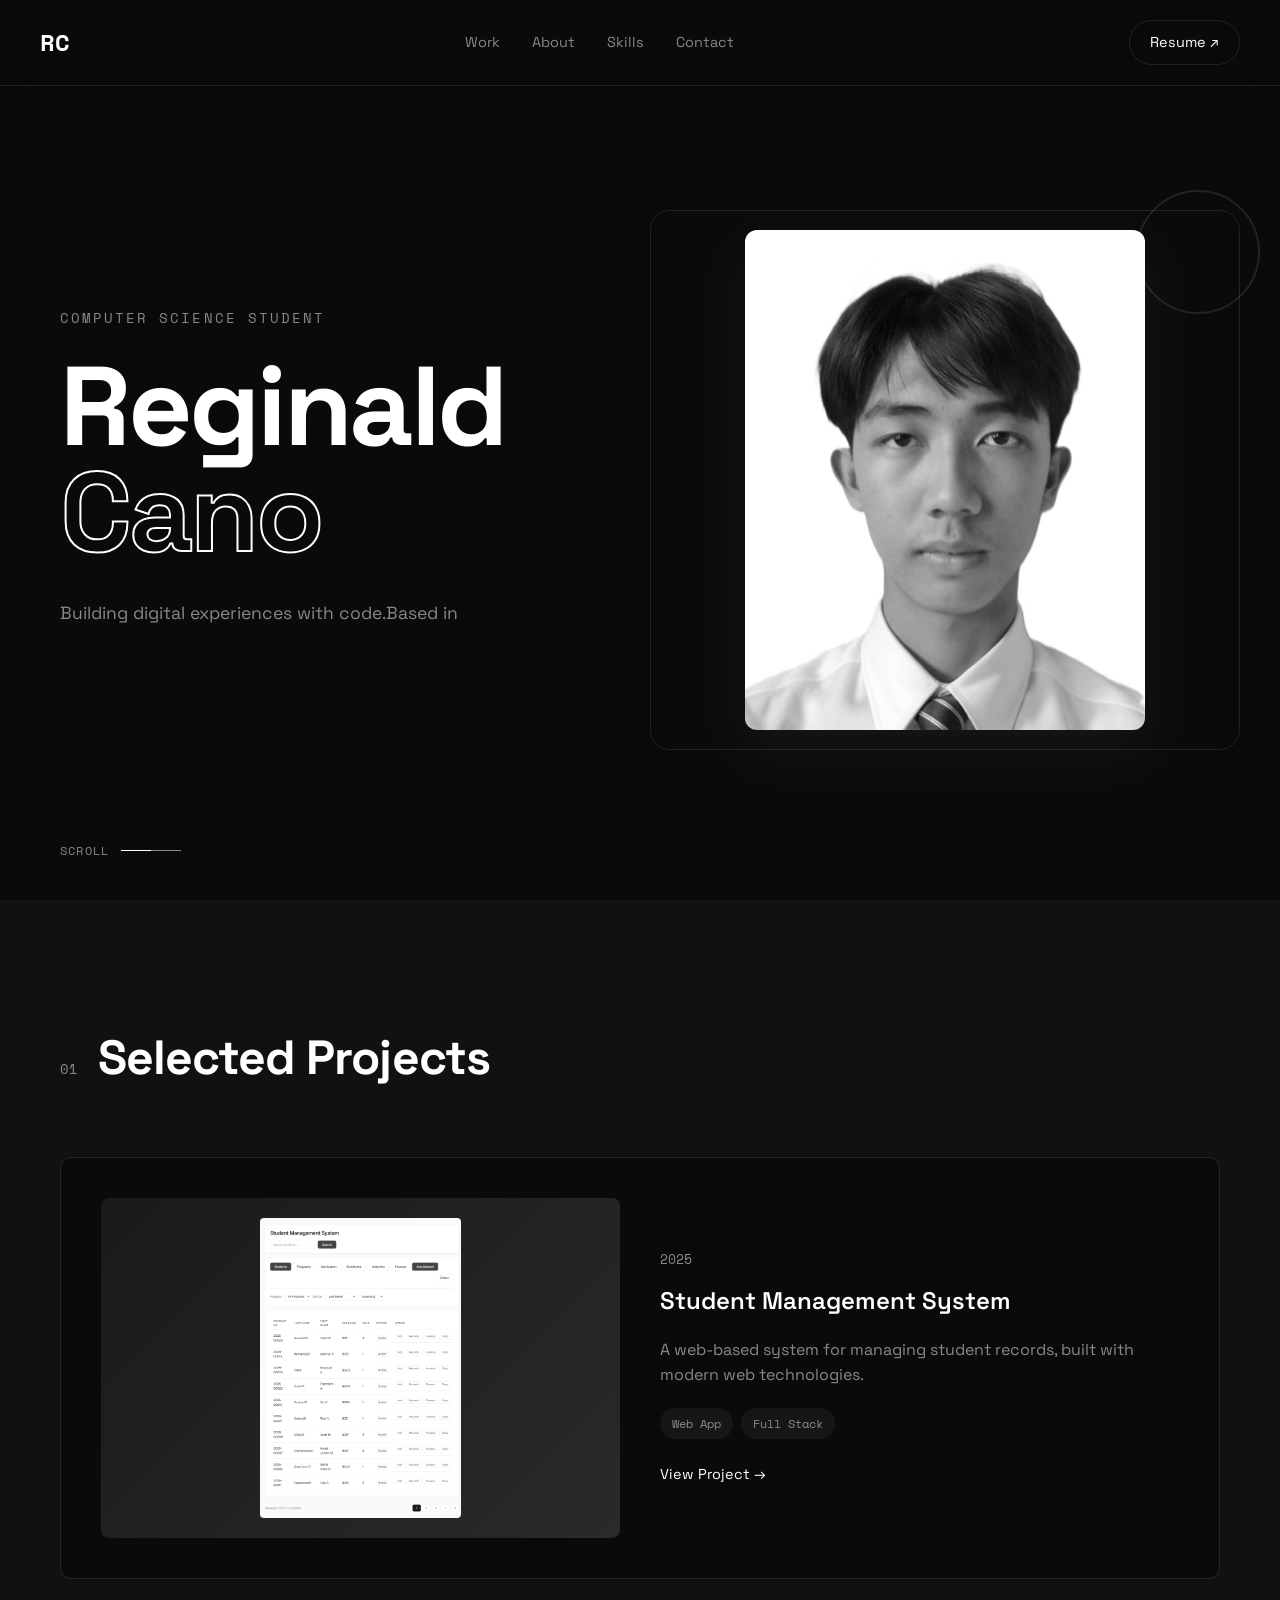
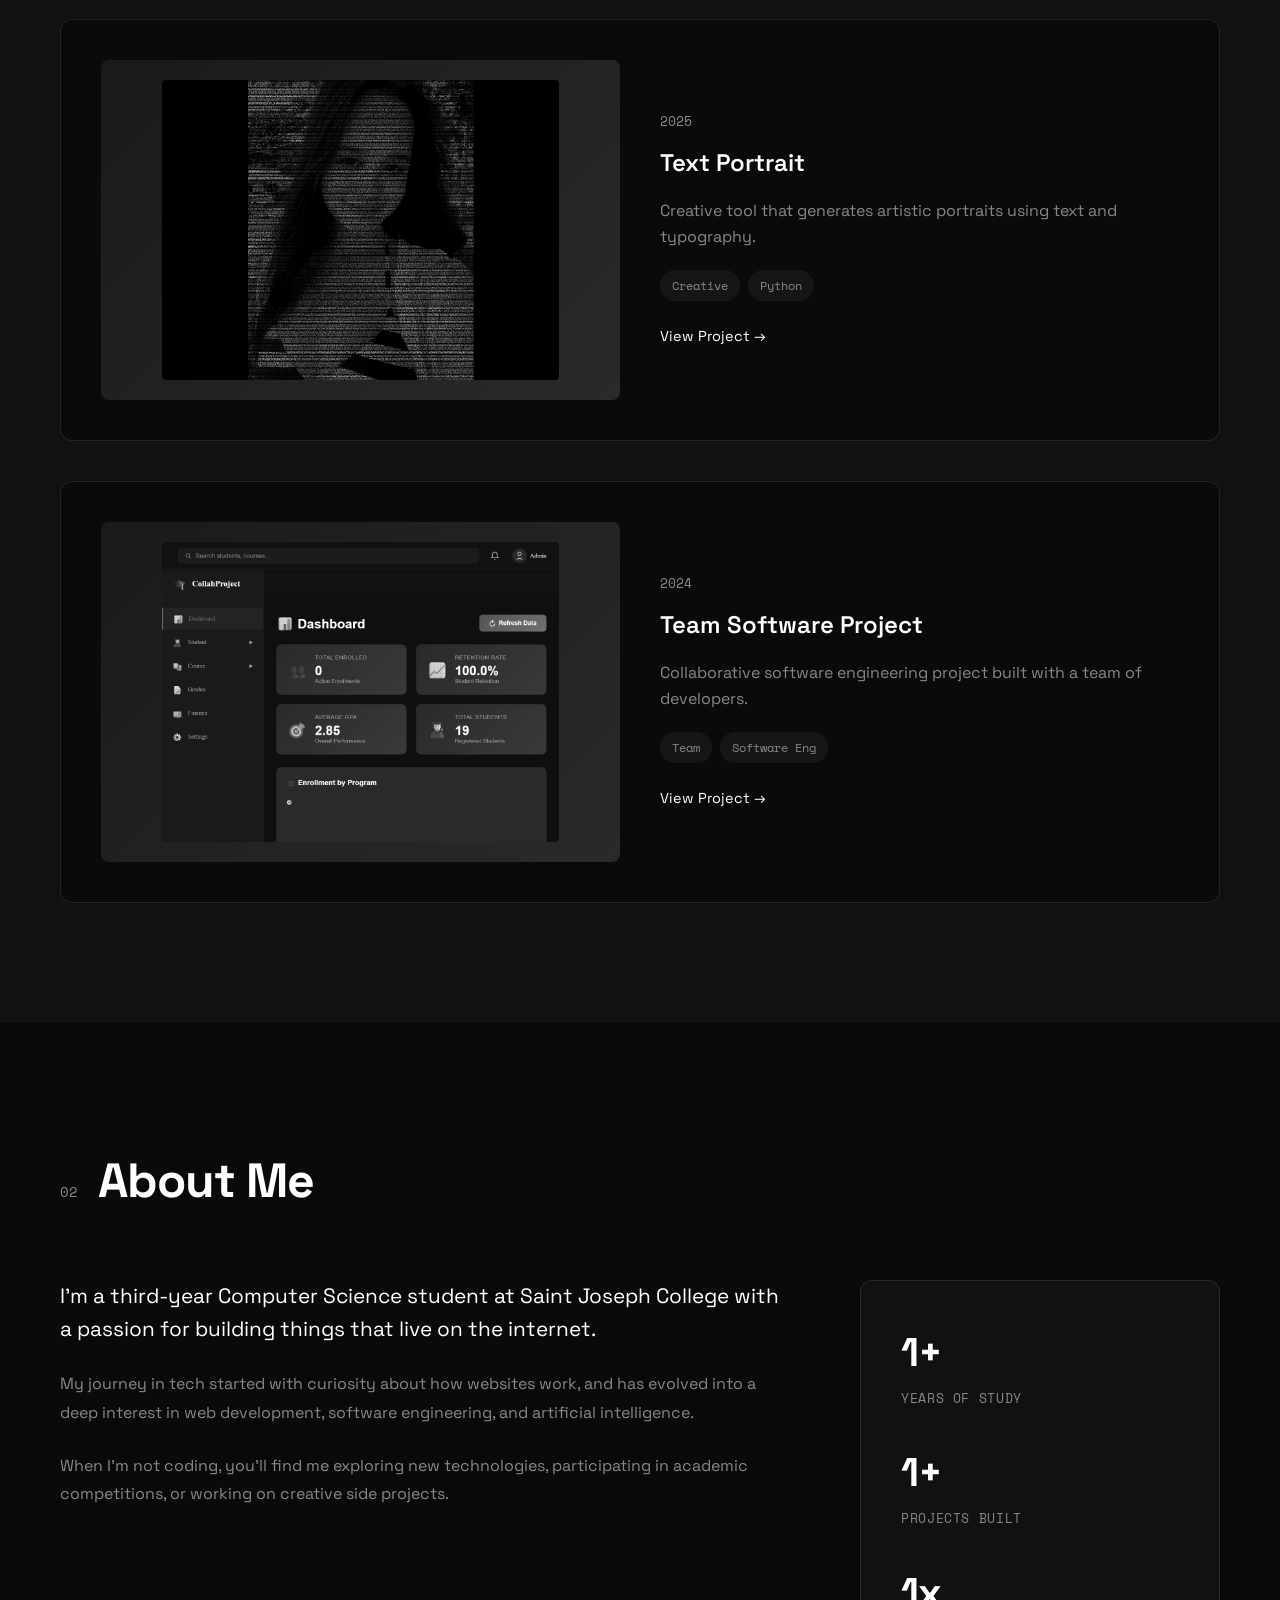
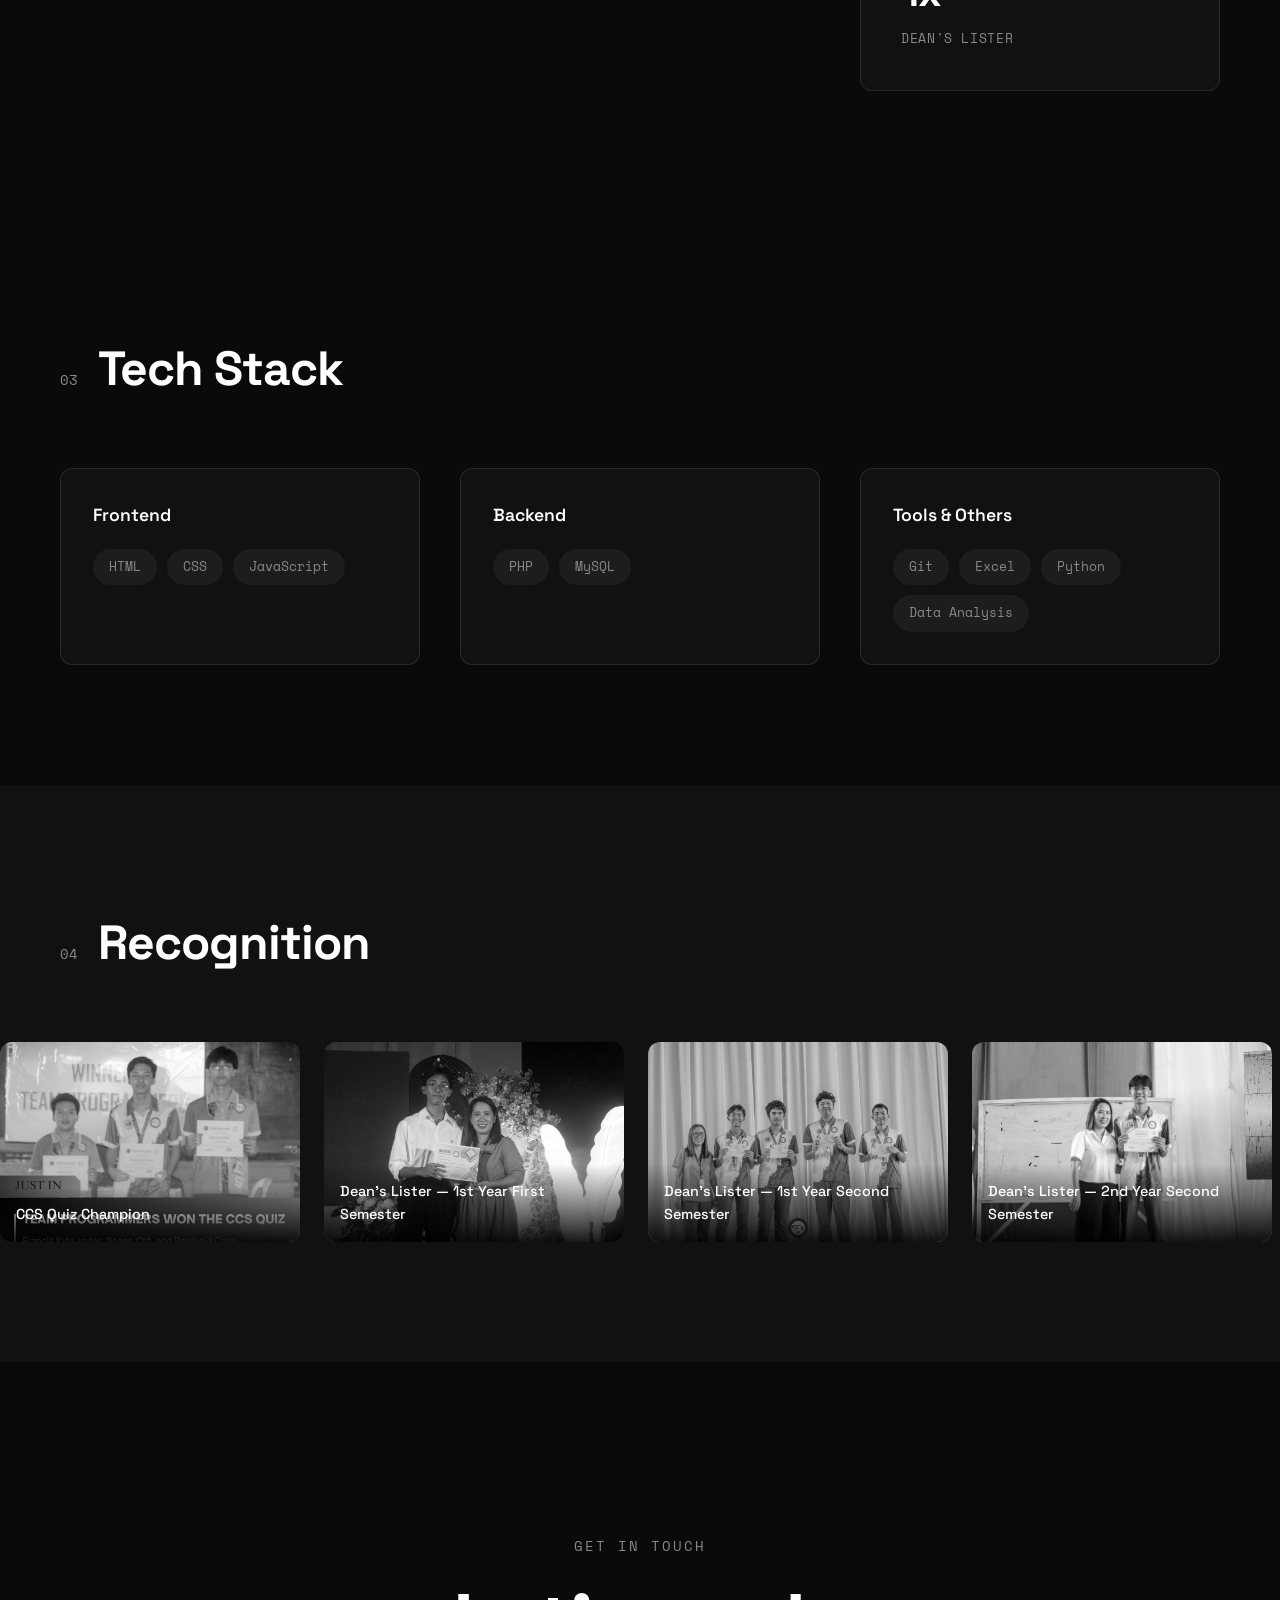
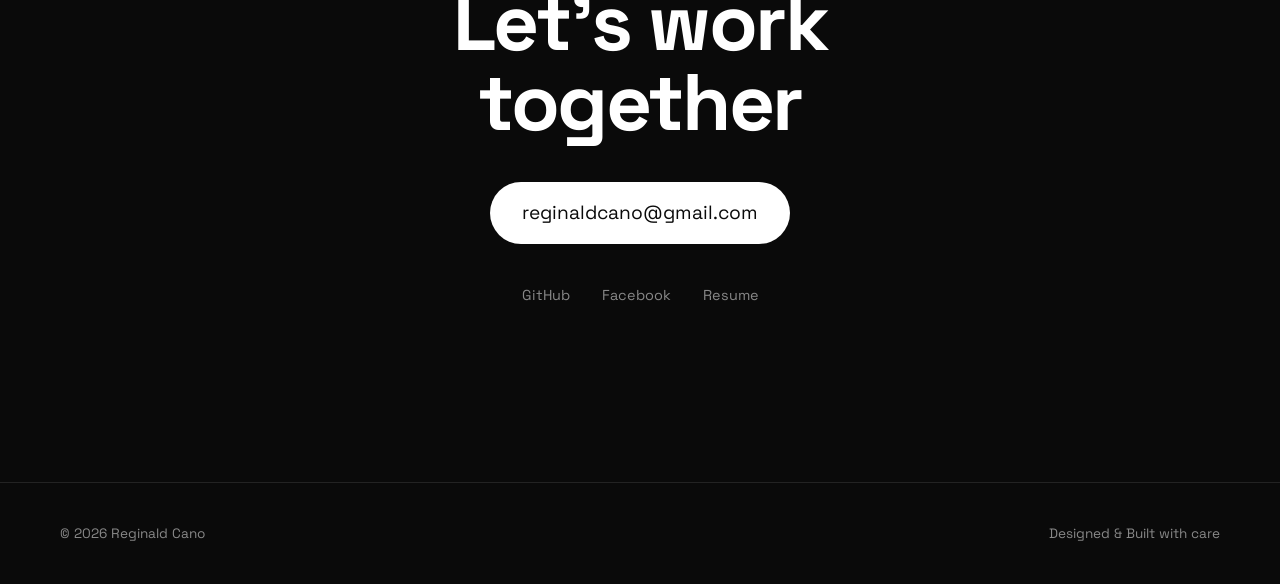
==== index.html @ 0192a6f7 "First commit" ====
<!DOCTYPE html>
<html lang="en">
<head>
    <meta charset="UTF-8">
    <meta name="viewport" content="width=device-width, initial-scale=1.0">
    <title>Reginald Cano — Developer</title>
    <link rel="preconnect" href="https://fonts.googleapis.com">
    <link rel="preconnect" href="https://fonts.gstatic.com" crossorigin>
    <link href="https://fonts.googleapis.com/css2?family=Space+Grotesk:wght@400;500;700&family=Space+Mono:wght@400;700&display=swap" rel="stylesheet">
    <link rel="stylesheet" href="css/styles.css">
    <link rel="icon" href="assets/ico.ico" type="image/x-icon">
    <meta name="description" content="Reginald Cano — Computer Science student and aspiring web developer crafting digital experiences with HTML, CSS, JavaScript, PHP, and more.">
    
    <!-- Open Graph / Social Media -->
    <meta property="og:type" content="website">
    <meta property="og:title" content="Reginald Cano — Developer">
    <meta property="og:description" content="Computer Science student and aspiring web developer crafting digital experiences with code.">
    <meta property="og:image" content="assets/portfolio_profile.jpg">
    <meta name="twitter:card" content="summary_large_image">
</head>
<body>
    <!-- Fixed Navigation -->
    <nav class="nav">
        <a href="#home" class="nav-logo">RC</a>
        <button class="nav-toggle" aria-label="Toggle menu" aria-expanded="false">
            <span></span>
            <span></span>
            <span></span>
        </button>
        <div class="nav-links">
            <a href="#work">Work</a>
            <a href="#about">About</a>
            <a href="#skills">Skills</a>
            <a href="#contact">Contact</a>
        </div>
        <a href="assets/Resume.pdf" target="_blank" class="nav-cta">Resume ↗</a>
    </nav>

    <!-- Hero Section -->
    <section id="home" class="hero">
        <div class="hero-content">
            <p class="hero-label">Computer Science Student</p>
            <h1 class="hero-title">
                <span class="line">Reginald</span>
                <span class="line outline">Cano</span>
            </h1>
            <p class="hero-tagline">Building digital experiences with code.<br>Based in Maasin City, Philippines.</p>
        </div>
        <div class="hero-image">
            <img src="assets/portfolio_profile.jpg" alt="Reginald Cano">
        </div>
        <div class="hero-scroll">
            <span>Scroll</span>
            <div class="scroll-line"></div>
        </div>
    </section>

    <!-- Work Section -->
    <section id="work" class="work">
        <div class="section-header">
            <span class="section-number">01</span>
            <h2>Selected Projects</h2>
        </div>
        <div class="projects-grid">
            <article class="project-card featured">
                <div class="project-image">
                    <img src="assets/student_management_system.png" alt="Student Management System">
                </div>
                <div class="project-info">
                    <span class="project-year">2025</span>
                    <h3>Student Management System</h3>
                    <p>A web-based system for managing student records, built with modern web technologies.</p>
                    <div class="project-tags">
                        <span>Web App</span>
                        <span>Full Stack</span>
                    </div>
                    <a href="https://github.com/Regiiix/Student-Management-System" target="_blank" class="project-link">View Project →</a>
                </div>
            </article>
            <article class="project-card">
                <div class="project-image">
                    <img src="assets/Text-portrait.png" alt="Text Portrait">
                </div>
                <div class="project-info">
                    <span class="project-year">2025</span>
                    <h3>Text Portrait</h3>
                    <p>Creative tool that generates artistic portraits using text and typography.</p>
                    <div class="project-tags">
                        <span>Creative</span>
                        <span>Python</span>
                    </div>
                    <a href="https://github.com/Regiiix/Text-Portrait" target="_blank" class="project-link">View Project →</a>
                </div>
            </article>
            <article class="project-card">
                <div class="project-image">
                    <img src="assets/team_software_project.png" alt="Team Software Project">
                </div>
                <div class="project-info">
                    <span class="project-year">2024</span>
                    <h3>Team Software Project</h3>
                    <p>Collaborative software engineering project built with a team of developers.</p>
                    <div class="project-tags">
                        <span>Team</span>
                        <span>Software Eng</span>
                    </div>
                    <a href="https://github.com/fbasa/soft-eng" target="_blank" class="project-link">View Project →</a>
                </div>
            </article>
        </div>
    </section>

    <!-- About Section -->
    <section id="about" class="about">
        <div class="section-header">
            <span class="section-number">02</span>
            <h2>About Me</h2>
        </div>
        <div class="about-grid">
            <div class="about-text">
                <p class="about-intro">I'm a third-year Computer Science student at Saint Joseph College with a passion for building things that live on the internet.</p>
                <p>My journey in tech started with curiosity about how websites work, and has evolved into a deep interest in web development, software engineering, and artificial intelligence.</p>
                <p>When I'm not coding, you'll find me exploring new technologies, participating in academic competitions, or working on creative side projects.</p>
            </div>
            <div class="about-stats">
                <div class="stat">
                    <span class="stat-number">3+</span>
                    <span class="stat-label">Years of Study</span>
                </div>
                <div class="stat">
                    <span class="stat-number">3+</span>
                    <span class="stat-label">Projects Built</span>
                </div>
                <div class="stat">
                    <span class="stat-number">3x</span>
                    <span class="stat-label">Dean's Lister</span>
                </div>
            </div>
        </div>
    </section>

    <!-- Skills Section -->
    <section id="skills" class="skills">
        <div class="section-header">
            <span class="section-number">03</span>
            <h2>Tech Stack</h2>
        </div>
        <div class="skills-grid">
            <div class="skill-category">
                <h3>Frontend</h3>
                <div class="skill-tags">
                    <span>HTML</span>
                    <span>CSS</span>
                    <span>JavaScript</span>
                </div>
            </div>
            <div class="skill-category">
                <h3>Backend</h3>
                <div class="skill-tags">
                    <span>PHP</span>
                    <span>MySQL</span>
                </div>
            </div>
            <div class="skill-category">
                <h3>Tools & Others</h3>
                <div class="skill-tags">
                    <span>Git</span>
                    <span>Excel</span>
                    <span>Python</span>
                    <span>Data Analysis</span>
                </div>
            </div>
        </div>
    </section>

    <!-- Achievements Section -->
    <section id="achievements" class="achievements">
        <div class="section-header">
            <span class="section-number">04</span>
            <h2>Recognition</h2>
        </div>
        <div class="achievements-marquee">
            <div class="marquee-track">
                <div class="achievement-item">
                    <img src="assets/CCSQUIZCHAMPION.jpg" alt="CCS Quiz Champion" loading="lazy">
                    <span>CCS Quiz Champion</span>
                </div>
                <div class="achievement-item">
                    <img src="assets/DeansListerPhoto(1stYear-FirstSemester).jpg" alt="Dean's Lister" loading="lazy">
                    <span>Dean's Lister — 1st Year First Semester</span>
                </div>
                <div class="achievement-item">
                    <img src="assets/DeansListerPhoto(1stYear-SecondSemester).jpg" alt="Dean's Lister" loading="lazy">
                    <span>Dean's Lister — 1st Year Second Semester</span>
                </div>
                <div class="achievement-item">
                    <img src="assets/DeansListerPhoto(SecondYear-SecondSemester).jpg" alt="Dean's Lister" loading="lazy">
                    <span>Dean's Lister — 2nd Year Second Semester</span>
                </div>
                <div class="achievement-item">
                    <img src="assets/BestinResearchPresenter.jpg" alt="Best in Research Presenter" loading="lazy">
                    <span>Best in Research Presenter (SHS)</span>
                </div>
                <!-- Duplicate for seamless loop -->
                <div class="achievement-item">
                    <img src="assets/CCSQUIZCHAMPION.jpg" alt="CCS Quiz Champion" loading="lazy">
                    <span>CCS Quiz Champion</span>
                </div>
                <div class="achievement-item">
                    <img src="assets/DeansListerPhoto(1stYear-FirstSemester).jpg" alt="Dean's Lister" loading="lazy">
                    <span>Dean's Lister — 1st Year First Semester</span>
                </div>
                <div class="achievement-item">
                    <img src="assets/DeansListerPhoto(1stYear-SecondSemester).jpg" alt="Dean's Lister" loading="lazy">
                    <span>Dean's Lister — 1st Year Second Semester</span>
                </div>
                <div class="achievement-item">
                    <img src="assets/DeansListerPhoto(SecondYear-SecondSemester).jpg" alt="Dean's Lister" loading="lazy">
                    <span>Dean's Lister — 2nd Year Second Semester</span>
                </div>
                <div class="achievement-item">
                    <img src="assets/BestinResearchPresenter.jpg" alt="Best in Research Presenter" loading="lazy">
                    <span>Best in Research Presenter (SHS)</span>
                </div>
            </div>
        </div>
    </section>

    <!-- Contact Section -->
    <section id="contact" class="contact">
        <div class="contact-content">
            <p class="contact-label">Get in Touch</p>
            <h2 class="contact-title">Let's work<br>together</h2>
            <a href="mailto:reginaldcano@gmail.com" class="contact-email">reginaldcano@gmail.com</a>
            <div class="contact-links">
                <a href="https://github.com/Regiiix" target="_blank">GitHub</a>
                <a href="https://www.facebook.com/reginald224/" target="_blank">Facebook</a>
                <a href="assets/Resume.pdf" target="_blank">Resume</a>
            </div>
        </div>
    </section>

    <!-- Footer -->
    <footer class="footer">
        <div class="footer-content">
            <span>© <span id="year"></span> Reginald Cano</span>
            <span>Designed & Built with care</span>
        </div>
    </footer>

    <!-- Image Modal -->
    <div id="image-modal" class="modal" aria-hidden="true">
        <div class="modal-overlay" data-close></div>
        <div class="modal-content">
            <button class="modal-close" data-close>×</button>
            <img id="lightbox-img" src="" alt="">
        </div>
    </div>

    <script src="js/main.js" defer></script>

    <!-- Back to Top Button -->
    <button class="back-to-top" aria-label="Back to top">
        <svg width="24" height="24" viewBox="0 0 24 24" fill="none" stroke="currentColor" stroke-width="2">
            <path d="M18 15l-6-6-6 6"/>
        </svg>
    </button>
</body>
</html>
---- css/styles.css ----
:root {
    --bg: #0a0a0a;
    --bg-secondary: #111;
    --fg: #fff;
    --fg-muted: #888;
    --accent: #fff;
    --border: rgba(255,255,255,0.1);
    --radius: 12px;
    --transition: 0.3s cubic-bezier(0.4, 0, 0.2, 1);
}

* {
    margin: 0;
    padding: 0;
    box-sizing: border-box;
}

html {
    scroll-behavior: smooth;
}

body {
    font-family: 'Space Grotesk', -apple-system, sans-serif;
    background: var(--bg);
    color: var(--fg);
    line-height: 1.6;
    font-size: 16px;
    overflow-x: hidden;
}

a {
    color: inherit;
    text-decoration: none;
}

img {
    max-width: 100%;
    display: block;
}

/* ===== NAVIGATION ===== */
.nav {
    position: fixed;
    top: 0;
    left: 0;
    right: 0;
    z-index: 1000;
    display: flex;
    align-items: center;
    justify-content: space-between;
    padding: 20px 40px;
    background: rgba(10, 10, 10, 0.8);
    backdrop-filter: blur(20px);
    border-bottom: 1px solid var(--border);
}

.nav-logo {
    font-family: 'Space Mono', monospace;
    font-size: 1.5rem;
    font-weight: 700;
    letter-spacing: -0.02em;
}

.nav-links {
    display: flex;
    gap: 32px;
}

.nav-links a {
    font-size: 0.9rem;
    color: var(--fg-muted);
    transition: color var(--transition);
    position: relative;
}

.nav-links a::after {
    content: '';
    position: absolute;
    bottom: -4px;
    left: 0;
    width: 0;
    height: 1px;
    background: var(--fg);
    transition: width var(--transition);
}

.nav-links a:hover {
    color: var(--fg);
}

.nav-links a:hover::after {
    width: 100%;
}

.nav-cta {
    font-size: 0.9rem;
    padding: 10px 20px;
    border: 1px solid var(--border);
    border-radius: 100px;
    transition: all var(--transition);
}

.nav-cta:hover {
    background: var(--fg);
    color: var(--bg);
    border-color: var(--fg);
}

/* Hamburger Toggle */
.nav-toggle {
    display: none;
    flex-direction: column;
    gap: 5px;
    background: none;
    border: none;
    cursor: pointer;
    padding: 5px;
    z-index: 1001;
}

.nav-toggle span {
    width: 24px;
    height: 2px;
    background: var(--fg);
    transition: transform var(--transition), opacity var(--transition);
}

.nav-toggle[aria-expanded="true"] span:nth-child(1) {
    transform: rotate(45deg) translate(5px, 5px);
}

.nav-toggle[aria-expanded="true"] span:nth-child(2) {
    opacity: 0;
}

.nav-toggle[aria-expanded="true"] span:nth-child(3) {
    transform: rotate(-45deg) translate(5px, -5px);
}

/* Active Nav Link */
.nav-links a.active {
    color: var(--fg);
}

.nav-links a.active::after {
    width: 100%;
}

/* ===== HERO SECTION ===== */
.hero {
    min-height: 100vh;
    display: grid;
    grid-template-columns: 1fr 1fr;
    align-items: center;
    padding: 120px 60px 60px;
    position: relative;
    gap: 60px;
}

.hero-content {
    max-width: 600px;
}

.hero-label {
    font-family: 'Space Mono', monospace;
    font-size: 0.85rem;
    color: var(--fg-muted);
    text-transform: uppercase;
    letter-spacing: 0.15em;
    margin-bottom: 24px;
}

.hero-title {
    font-size: clamp(3.5rem, 10vw, 7rem);
    font-weight: 700;
    line-height: 0.95;
    letter-spacing: -0.03em;
    margin-bottom: 32px;
}

.hero-title .line {
    display: block;
}

.hero-title .outline {
    -webkit-text-stroke: 2px var(--fg);
    color: transparent;
}

.hero-tagline {
    font-size: 1.1rem;
    color: var(--fg-muted);
    max-width: 400px;
    line-height: 1.7;
}

.hero-image {
    position: relative;
    display: flex;
    justify-content: center;
}

.hero-image img {
    width: 400px;
    height: 500px;
    object-fit: cover;
    border-radius: var(--radius);
    filter: grayscale(100%);
    transition: filter var(--transition), box-shadow var(--transition);
    animation: float 6s ease-in-out infinite;
    box-shadow: 0 20px 60px rgba(255, 255, 255, 0.05);
}

.hero-image:hover img {
    filter: grayscale(0%);
    box-shadow: 0 30px 80px rgba(255, 255, 255, 0.1);
}

@keyframes float {
    0%, 100% { transform: translateY(0); }
    50% { transform: translateY(-15px); }
}

.hero-image::before {
    content: '';
    position: absolute;
    inset: -20px;
    border: 1px solid var(--border);
    border-radius: calc(var(--radius) + 8px);
    z-index: -1;
    animation: float 6s ease-in-out infinite;
}

.hero-image::after {
    content: '';
    position: absolute;
    width: 120px;
    height: 120px;
    border: 2px solid rgba(255, 255, 255, 0.1);
    border-radius: 50%;
    top: -40px;
    right: -40px;
    z-index: -1;
    animation: rotate 20s linear infinite;
}

@keyframes rotate {
    from { transform: rotate(0deg); }
    to { transform: rotate(360deg); }
}

.hero-scroll {
    position: absolute;
    bottom: 40px;
    left: 60px;
    display: flex;
    align-items: center;
    gap: 12px;
    font-family: 'Space Mono', monospace;
    font-size: 0.75rem;
    text-transform: uppercase;
    letter-spacing: 0.1em;
    color: var(--fg-muted);
}

.scroll-line {
    width: 60px;
    height: 1px;
    background: var(--fg-muted);
    position: relative;
    overflow: hidden;
}

.scroll-line::after {
    content: '';
    position: absolute;
    width: 30px;
    height: 100%;
    background: var(--fg);
    animation: scroll-line 2s ease-in-out infinite;
}

@keyframes scroll-line {
    0%, 100% { transform: translateX(-100%); }
    50% { transform: translateX(200%); }
}

/* ===== SECTIONS ===== */
section {
    padding: 120px 60px;
}

.section-header {
    display: flex;
    align-items: baseline;
    gap: 20px;
    margin-bottom: 60px;
}

.section-number {
    font-family: 'Space Mono', monospace;
    font-size: 0.85rem;
    color: var(--fg-muted);
}

.section-header h2 {
    font-size: clamp(2rem, 5vw, 3rem);
    font-weight: 700;
    letter-spacing: -0.02em;
}

/* ===== WORK SECTION ===== */
.work {
    background: var(--bg-secondary);
}

.projects-grid {
    display: grid;
    gap: 40px;
}

.project-card {
    display: grid;
    grid-template-columns: 1fr 1fr;
    gap: 40px;
    padding: 40px;
    background: var(--bg);
    border-radius: var(--radius);
    border: 1px solid var(--border);
    transition: transform var(--transition), border-color var(--transition);
}

.project-card:hover {
    transform: translateY(-8px);
    border-color: rgba(255,255,255,0.2);
}

.project-image {
    background: linear-gradient(135deg, #1a1a1a 0%, #2a2a2a 100%);
    border-radius: 8px;
    display: flex;
    align-items: center;
    justify-content: center;
    overflow: hidden;
    padding: 20px;
    min-height: 250px;
}

.project-image img {
    max-width: 100%;
    max-height: 300px;
    width: auto;
    height: auto;
    object-fit: contain;
    filter: grayscale(100%);
    transition: filter var(--transition), transform var(--transition);
    border-radius: 4px;
}

.project-card:hover .project-image img {
    filter: grayscale(0%);
    transform: scale(1.05);
}

.project-info {
    display: flex;
    flex-direction: column;
    justify-content: center;
}

.project-year {
    font-family: 'Space Mono', monospace;
    font-size: 0.8rem;
    color: var(--fg-muted);
    margin-bottom: 12px;
}

.project-info h3 {
    font-size: 1.5rem;
    font-weight: 600;
    margin-bottom: 16px;
}

.project-info p {
    color: var(--fg-muted);
    margin-bottom: 20px;
    line-height: 1.6;
}

.project-tags {
    display: flex;
    gap: 8px;
    flex-wrap: wrap;
    margin-bottom: 24px;
}

.project-tags span {
    font-family: 'Space Mono', monospace;
    font-size: 0.75rem;
    padding: 6px 12px;
    background: rgba(255,255,255,0.05);
    border-radius: 100px;
    color: var(--fg-muted);
}

.project-link {
    font-size: 0.9rem;
    color: var(--fg);
    display: inline-flex;
    align-items: center;
    gap: 8px;
    transition: gap var(--transition);
}

.project-link:hover {
    gap: 16px;
}

/* ===== ABOUT SECTION ===== */
.about-grid {
    display: grid;
    grid-template-columns: 2fr 1fr;
    gap: 80px;
    align-items: start;
}

.about-text p {
    margin-bottom: 24px;
    color: var(--fg-muted);
    line-height: 1.8;
}

.about-intro {
    font-size: 1.3rem;
    color: var(--fg) !important;
    line-height: 1.6 !important;
}

.about-stats {
    display: flex;
    flex-direction: column;
    gap: 32px;
    padding: 40px;
    background: var(--bg-secondary);
    border-radius: var(--radius);
    border: 1px solid var(--border);
}

.stat {
    display: flex;
    flex-direction: column;
    gap: 4px;
}

.stat-number {
    font-size: 2.5rem;
    font-weight: 700;
    letter-spacing: -0.02em;
}

.stat-label {
    font-family: 'Space Mono', monospace;
    font-size: 0.8rem;
    color: var(--fg-muted);
    text-transform: uppercase;
    letter-spacing: 0.05em;
}

/* ===== SKILLS SECTION ===== */
.skills {
    background: var(--bg);
}

.skills-grid {
    display: grid;
    grid-template-columns: repeat(3, 1fr);
    gap: 40px;
}

.skill-category {
    padding: 32px;
    background: var(--bg-secondary);
    border-radius: var(--radius);
    border: 1px solid var(--border);
    transition: border-color var(--transition), transform var(--transition);
}

.skill-category:hover {
    border-color: rgba(255,255,255,0.2);
    transform: translateY(-4px);
}

.skill-category h3 {
    font-size: 1.1rem;
    font-weight: 600;
    margin-bottom: 20px;
    color: var(--fg);
}

.skill-tags {
    display: flex;
    flex-wrap: wrap;
    gap: 10px;
}

.skill-tags span {
    font-family: 'Space Mono', monospace;
    font-size: 0.8rem;
    padding: 8px 16px;
    background: rgba(255,255,255,0.05);
    border-radius: 100px;
    color: var(--fg-muted);
    transition: background var(--transition), color var(--transition);
}

.skill-tags span:hover {
    background: var(--fg);
    color: var(--bg);
}

/* ===== ACHIEVEMENTS SECTION ===== */
.achievements {
    background: var(--bg-secondary);
    overflow: hidden;
}

.achievements-marquee {
    overflow: hidden;
    margin: 0 -60px;
}

.marquee-track {
    display: flex;
    gap: 24px;
    animation: marquee 30s linear infinite;
    width: max-content;
}

.achievement-item {
    flex-shrink: 0;
    width: 300px;
    position: relative;
    border-radius: var(--radius);
    overflow: hidden;
    cursor: pointer;
}

.achievement-item img {
    width: 100%;
    height: 200px;
    object-fit: cover;
    filter: grayscale(100%);
    transition: filter var(--transition), transform var(--transition);
}

.achievement-item:hover img {
    filter: grayscale(0%);
    transform: scale(1.05);
}

.achievement-item span {
    position: absolute;
    bottom: 0;
    left: 0;
    right: 0;
    padding: 16px;
    background: linear-gradient(to top, rgba(0,0,0,0.9), transparent);
    font-size: 0.9rem;
    font-weight: 500;
}

@keyframes marquee {
    0% { transform: translateX(0); }
    100% { transform: translateX(-50%); }
}

/* ===== CONTACT SECTION ===== */
.contact {
    min-height: 80vh;
    display: flex;
    align-items: center;
    justify-content: center;
    text-align: center;
}

.contact-content {
    max-width: 600px;
}

.contact-label {
    font-family: 'Space Mono', monospace;
    font-size: 0.85rem;
    color: var(--fg-muted);
    text-transform: uppercase;
    letter-spacing: 0.15em;
    margin-bottom: 24px;
}

.contact-title {
    font-size: clamp(3rem, 8vw, 5rem);
    font-weight: 700;
    line-height: 1;
    letter-spacing: -0.03em;
    margin-bottom: 40px;
}

.contact-email {
    display: inline-block;
    font-size: 1.2rem;
    padding: 16px 32px;
    background: var(--fg);
    color: var(--bg);
    border-radius: 100px;
    margin-bottom: 40px;
    transition: transform var(--transition), box-shadow var(--transition);
}

.contact-email:hover {
    transform: translateY(-4px);
    box-shadow: 0 20px 40px rgba(255,255,255,0.1);
}

.contact-links {
    display: flex;
    justify-content: center;
    gap: 32px;
}

.contact-links a {
    font-size: 0.9rem;
    color: var(--fg-muted);
    transition: color var(--transition);
}

.contact-links a:hover {
    color: var(--fg);
}

/* ===== FOOTER ===== */
.footer {
    padding: 40px 60px;
    border-top: 1px solid var(--border);
}

.footer-content {
    display: flex;
    justify-content: space-between;
    align-items: center;
    font-size: 0.85rem;
    color: var(--fg-muted);
}

/* ===== MODAL ===== */
.modal {
    position: fixed;
    inset: 0;
    z-index: 2000;
    display: none;
    align-items: center;
    justify-content: center;
}

.modal.open {
    display: flex;
}

.modal-overlay {
    position: absolute;
    inset: 0;
    background: rgba(0,0,0,0.9);
}

.modal-content {
    position: relative;
    max-width: 90%;
    max-height: 90%;
}

.modal-close {
    position: absolute;
    top: -40px;
    right: 0;
    background: none;
    border: none;
    color: var(--fg);
    font-size: 2rem;
    cursor: pointer;
}

.modal-content img {
    max-width: 100%;
    max-height: 80vh;
    border-radius: var(--radius);
}

/* ===== RESPONSIVE ===== */
@media (max-width: 1024px) {
    .hero {
        grid-template-columns: 1fr;
        text-align: center;
        padding: 120px 40px 80px;
        gap: 40px;
    }
    
    .hero-content {
        max-width: 100%;
    }
    
    .hero-tagline {
        margin: 0 auto;
    }
    
    .hero-image img {
        width: 300px;
        height: 380px;
    }
    
    .hero-scroll {
        left: 50%;
        transform: translateX(-50%);
    }
    
    .project-card {
        grid-template-columns: 1fr;
    }
    
    .about-grid {
        grid-template-columns: 1fr;
        gap: 40px;
    }
    
    .skills-grid {
        grid-template-columns: 1fr;
    }
}

@media (max-width: 768px) {
    .nav {
        padding: 16px 24px;
    }
    
    .nav-toggle {
        display: flex;
        order: 3;
    }
    
    .nav-links {
        position: fixed;
        top: 0;
        right: -100%;
        width: 70%;
        max-width: 300px;
        height: 100vh;
        background: var(--bg);
        flex-direction: column;
        justify-content: center;
        align-items: center;
        gap: 32px;
        transition: right var(--transition);
        border-left: 1px solid var(--border);
    }
    
    .nav-links.open {
        right: 0;
    }
    
    .nav-cta {
        display: none;
    }
    
    section {
        padding: 80px 24px;
    }
    
    .hero {
        padding: 100px 24px 60px;
    }
    
    .hero-title {
        font-size: 3rem;
    }
    
    .hero-title .outline {
        -webkit-text-stroke: 1px var(--fg);
    }
    
    .project-card {
        padding: 24px;
    }
    
    .about-stats {
        flex-direction: row;
        flex-wrap: wrap;
    }
    
    .stat {
        flex: 1;
        min-width: 100px;
    }
    
    .contact-title {
        font-size: 2.5rem;
    }
    
    .footer-content {
        flex-direction: column;
        gap: 16px;
        text-align: center;
    }
}

/* ===== ANIMATIONS ===== */
.fade-in {
    opacity: 0;
    transform: translateY(30px);
    transition: opacity 0.6s ease, transform 0.6s ease;
}

.fade-in.visible {
    opacity: 1;
    transform: translateY(0);
}

/* Count-up animation */
.stat-number {
    display: inline-block;
}

.stat-number.counting {
    animation: pulse 0.1s ease-in-out;
}

@keyframes pulse {
    0%, 100% { transform: scale(1); }
    50% { transform: scale(1.05); }
}

/* Back to Top Button */
.back-to-top {
    position: fixed;
    bottom: 40px;
    right: 40px;
    width: 50px;
    height: 50px;
    background: var(--fg);
    color: var(--bg);
    border: none;
    border-radius: 50%;
    cursor: pointer;
    display: flex;
    align-items: center;
    justify-content: center;
    opacity: 0;
    visibility: hidden;
    transform: translateY(20px);
    transition: all var(--transition);
    z-index: 900;
}

.back-to-top.visible {
    opacity: 1;
    visibility: visible;
    transform: translateY(0);
}

.back-to-top:hover {
    transform: translateY(-4px);
    box-shadow: 0 10px 30px rgba(255,255,255,0.2);
}

/* Page Load Animation */
.page-loader {
    position: fixed;
    inset: 0;
    background: var(--bg);
    z-index: 9999;
    display: flex;
    align-items: center;
    justify-content: center;
    transition: opacity 0.5s ease, visibility 0.5s ease;
}

.page-loader.hidden {
    opacity: 0;
    visibility: hidden;
}

.page-loader .loader-text {
    font-family: 'Space Mono', monospace;
    font-size: 1.5rem;
    animation: blink 1s ease-in-out infinite;
}

@keyframes blink {
    0%, 100% { opacity: 1; }
    50% { opacity: 0.3; }
}

/* Typed cursor */
.typed-cursor {
    animation: cursor-blink 0.7s infinite;
}

@keyframes cursor-blink {
    0%, 100% { opacity: 1; }
    50% { opacity: 0; }
}
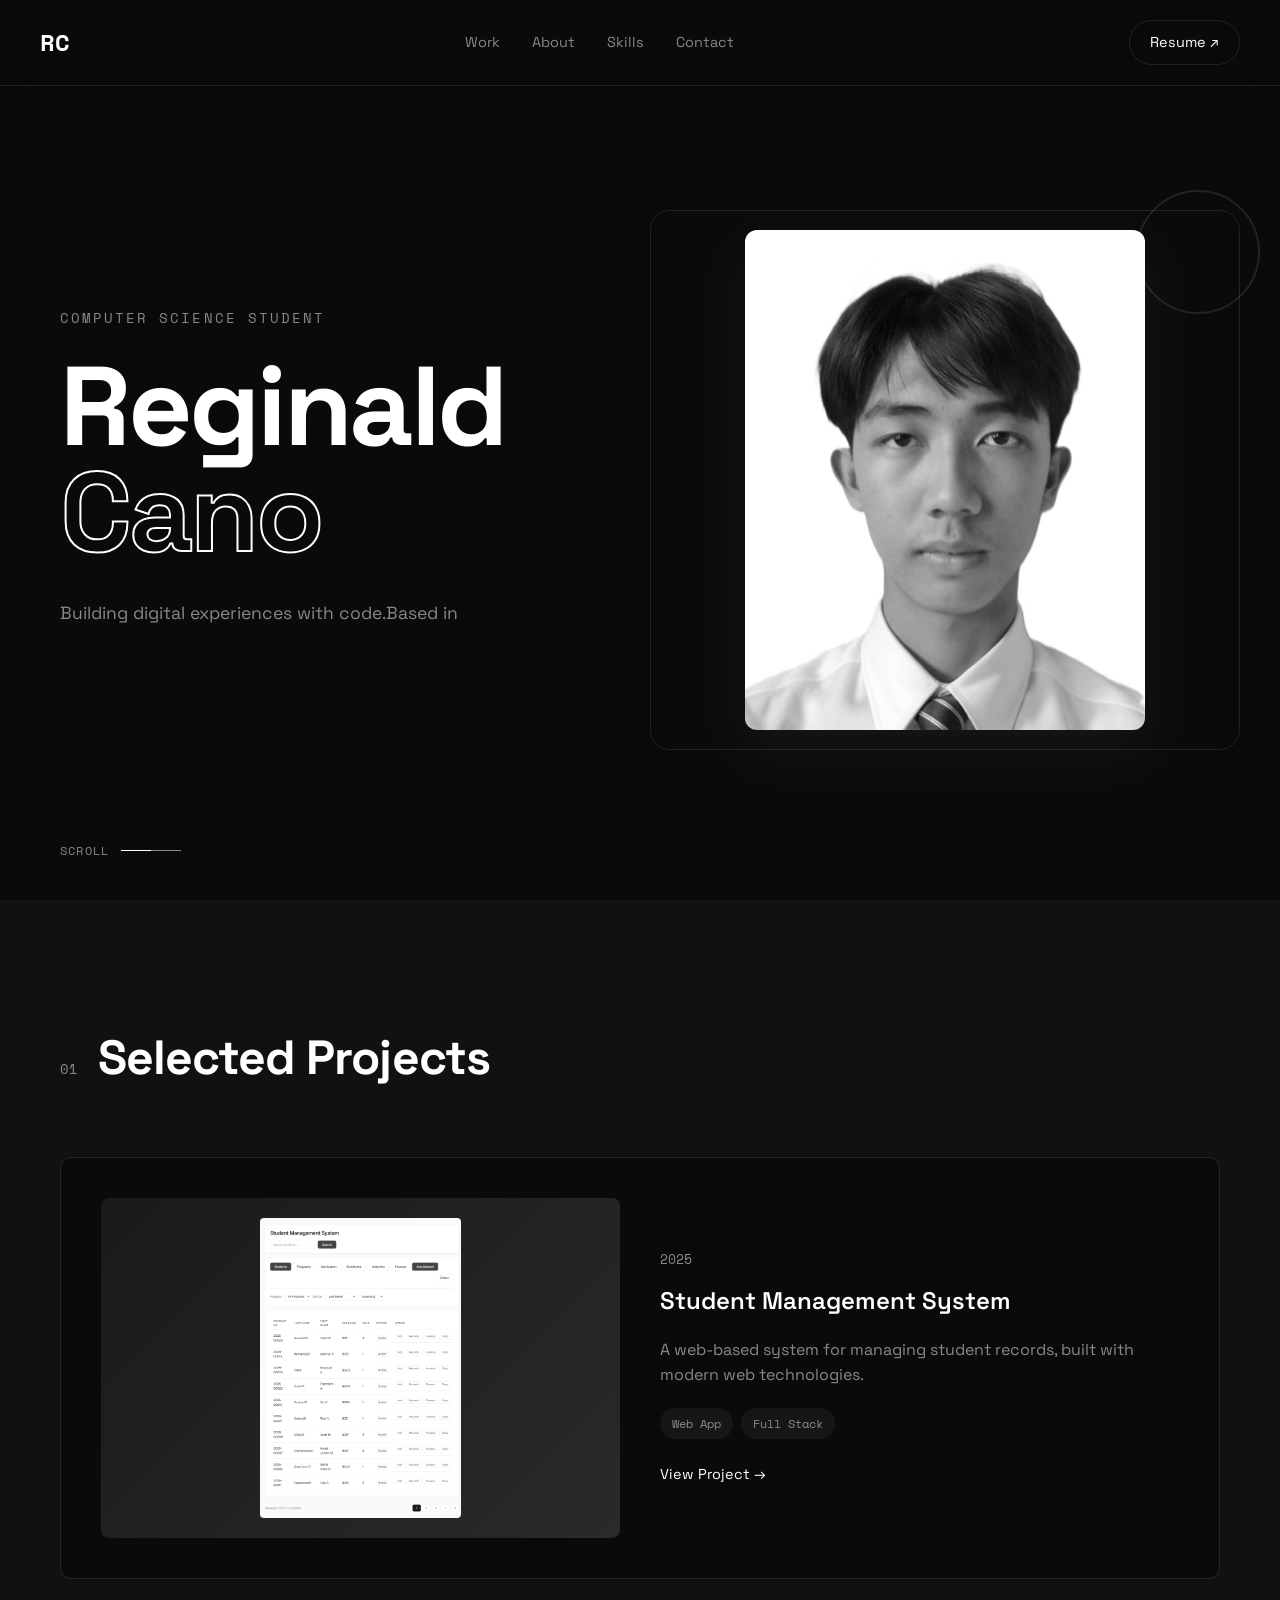
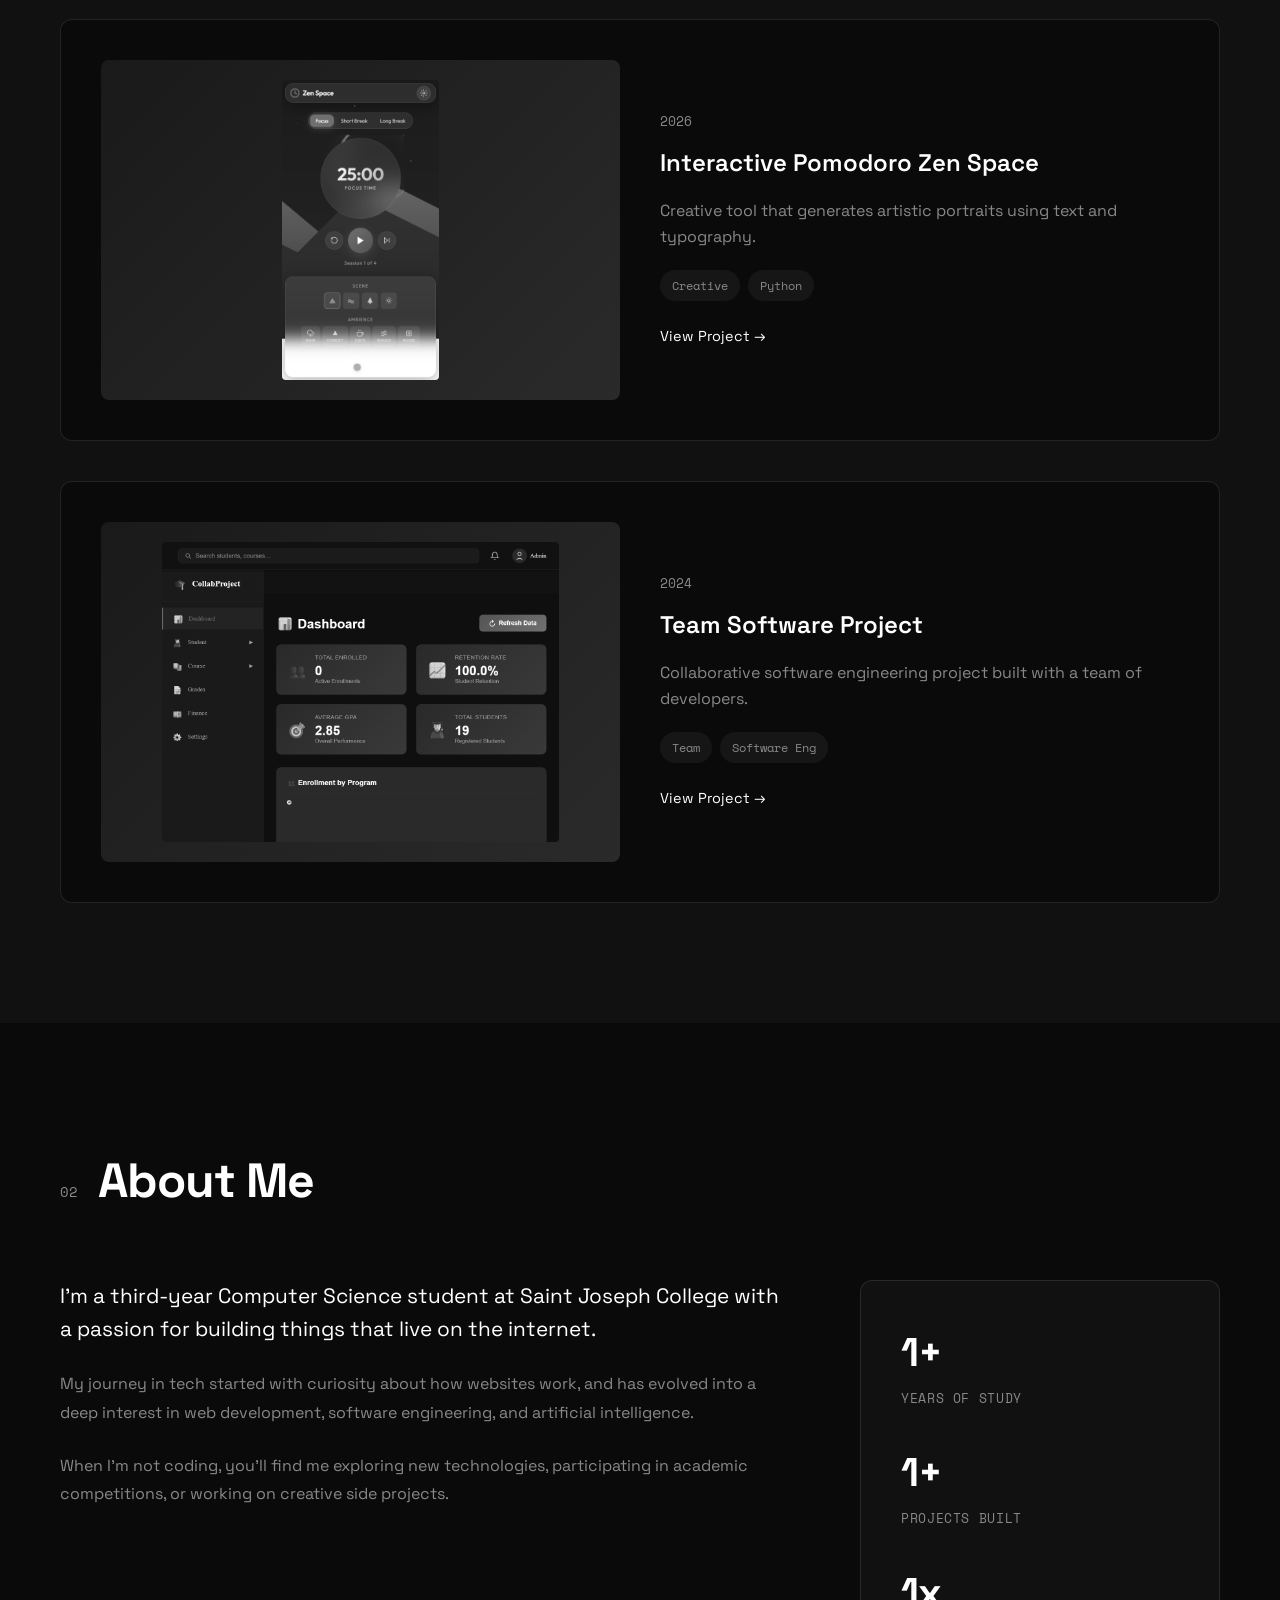
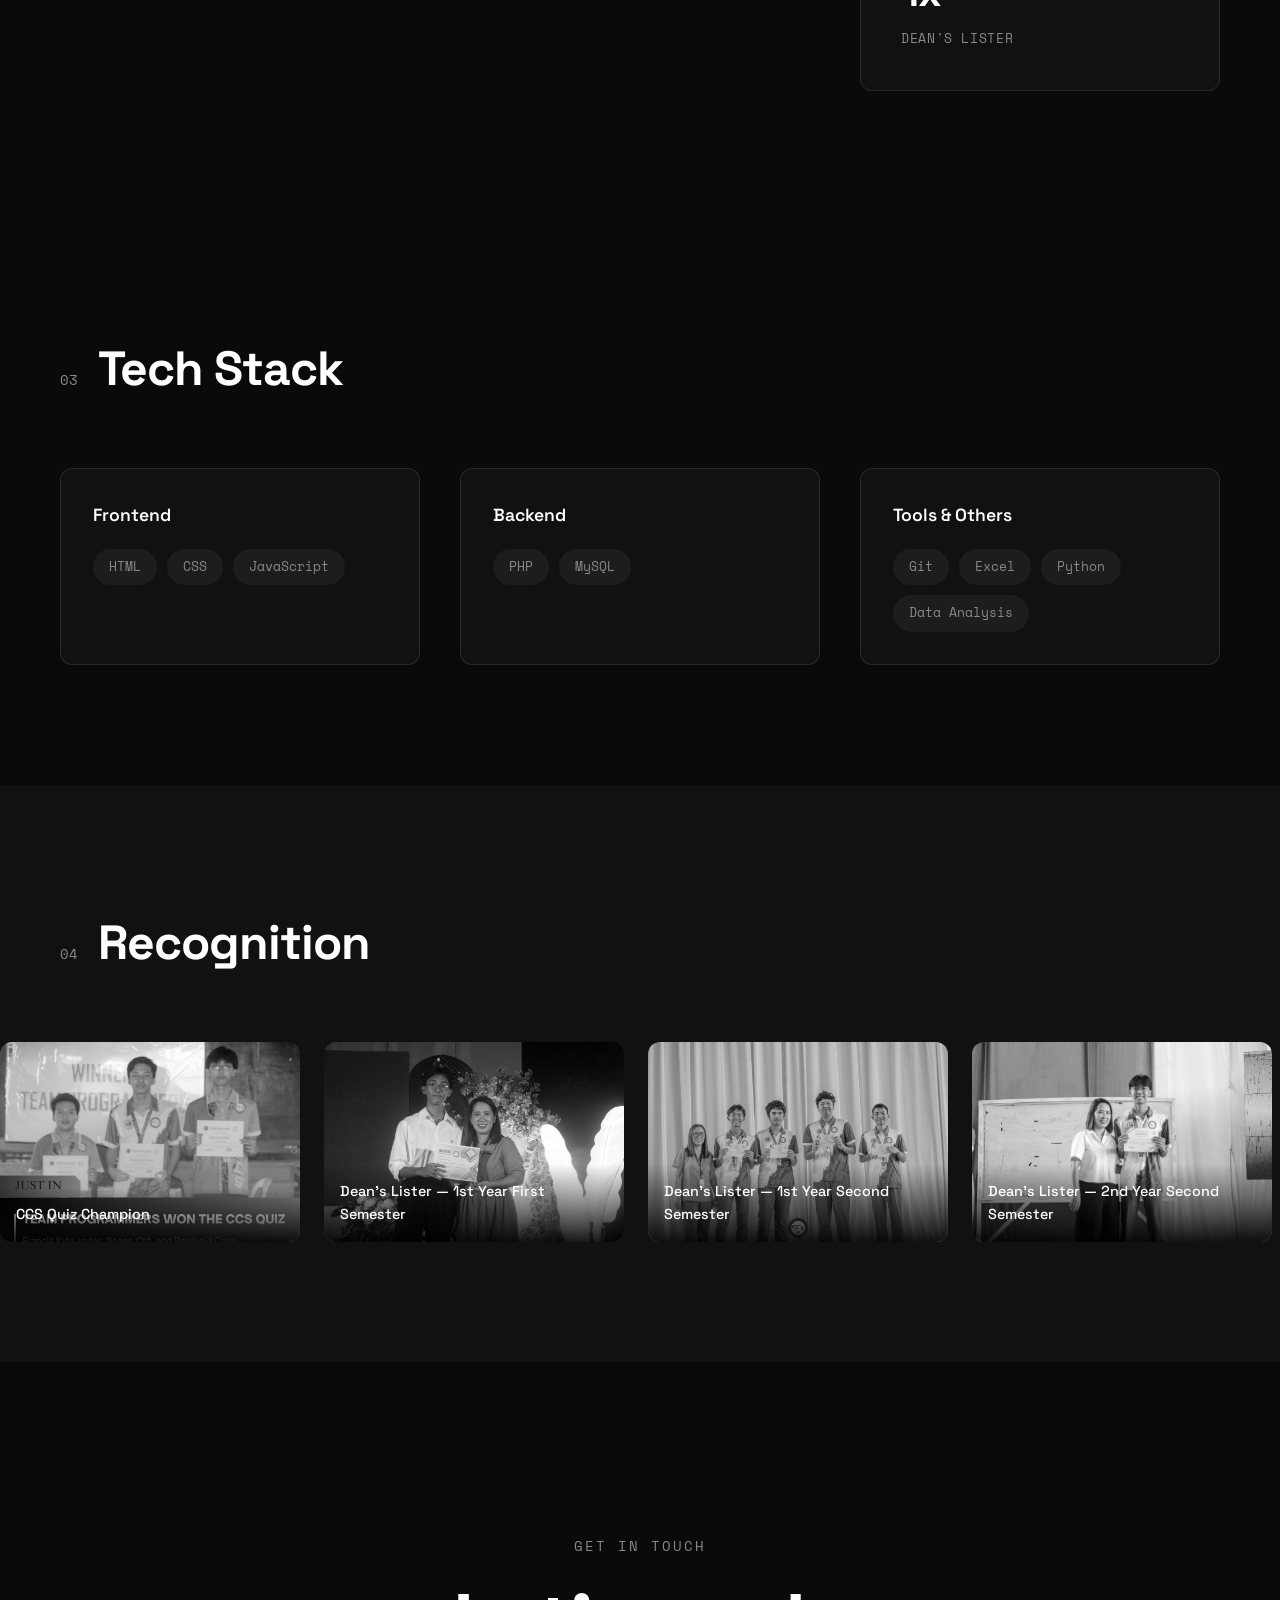
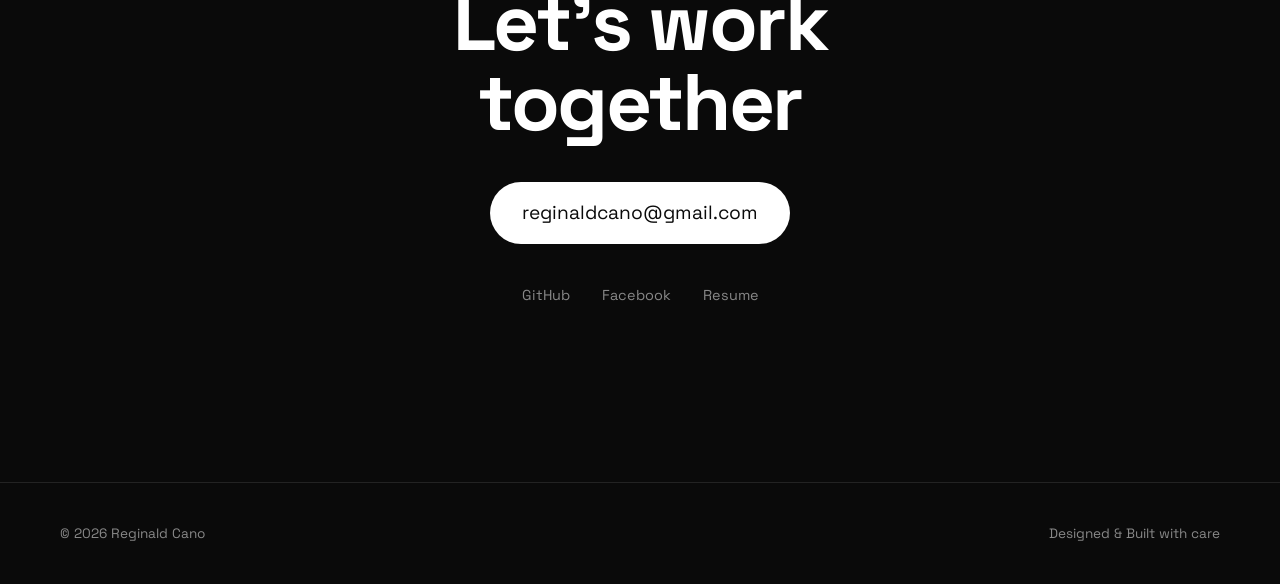
==== commit a4d8902a: "Replace Text-Portrait with Zen Space" ====
--- a/index.html
+++ b/index.html
@@ -79,17 +79,17 @@
             </article>
             <article class="project-card">
                 <div class="project-image">
-                    <img src="assets/Text-portrait.png" alt="Text Portrait">
+                    <img src="assets/Interactive-Pomodoro-Zen-Space_.png" alt="Interactive Pomodoro Zen Space">
                 </div>
                 <div class="project-info">
-                    <span class="project-year">2025</span>
-                    <h3>Text Portrait</h3>
+                    <span class="project-year">2026</span>
+                    <h3>Interactive Pomodoro Zen Space</h3>
                     <p>Creative tool that generates artistic portraits using text and typography.</p>
                     <div class="project-tags">
                         <span>Creative</span>
                         <span>Python</span>
                     </div>
-                    <a href="https://github.com/Regiiix/Text-Portrait" target="_blank" class="project-link">View Project →</a>
+                    <a href="https://regiiix.github.io/Interactive-Pomodoro-Zen-Space/" target="_blank" class="project-link">View Project →</a>
                 </div>
             </article>
             <article class="project-card">
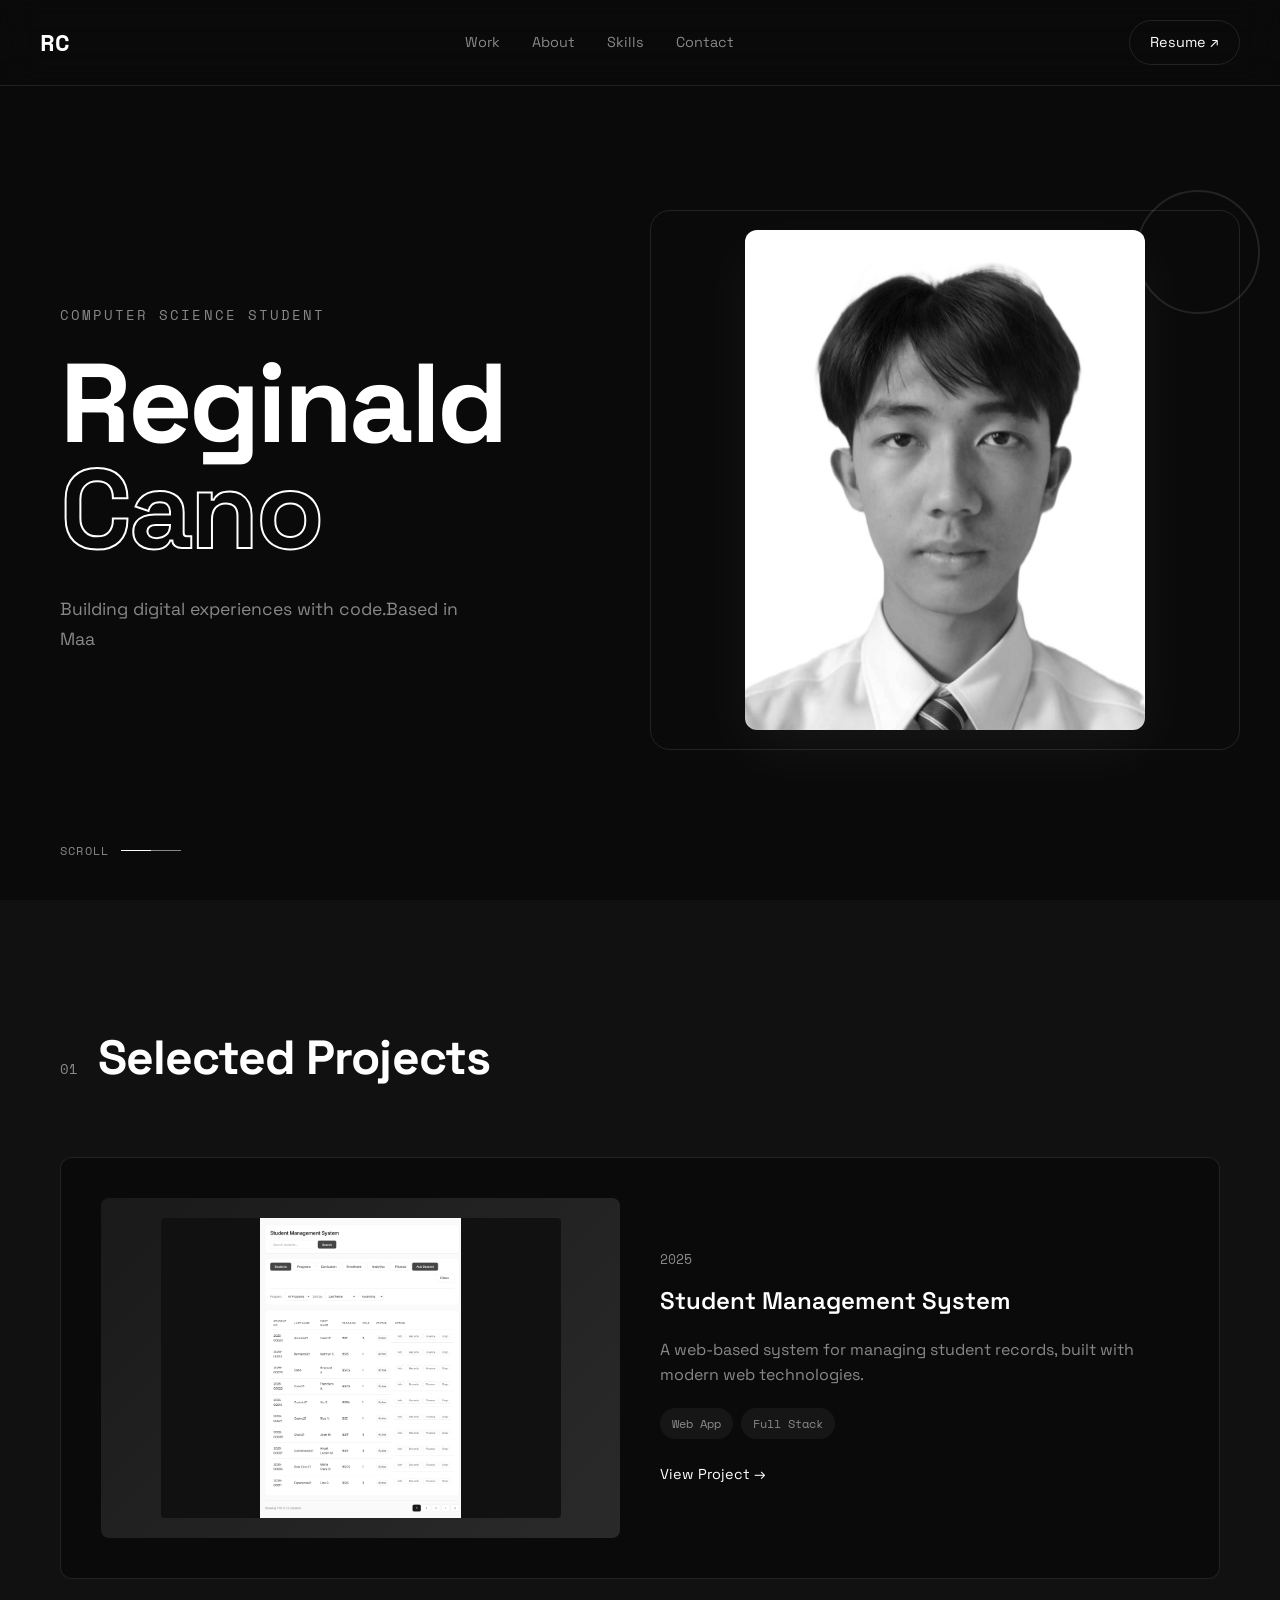
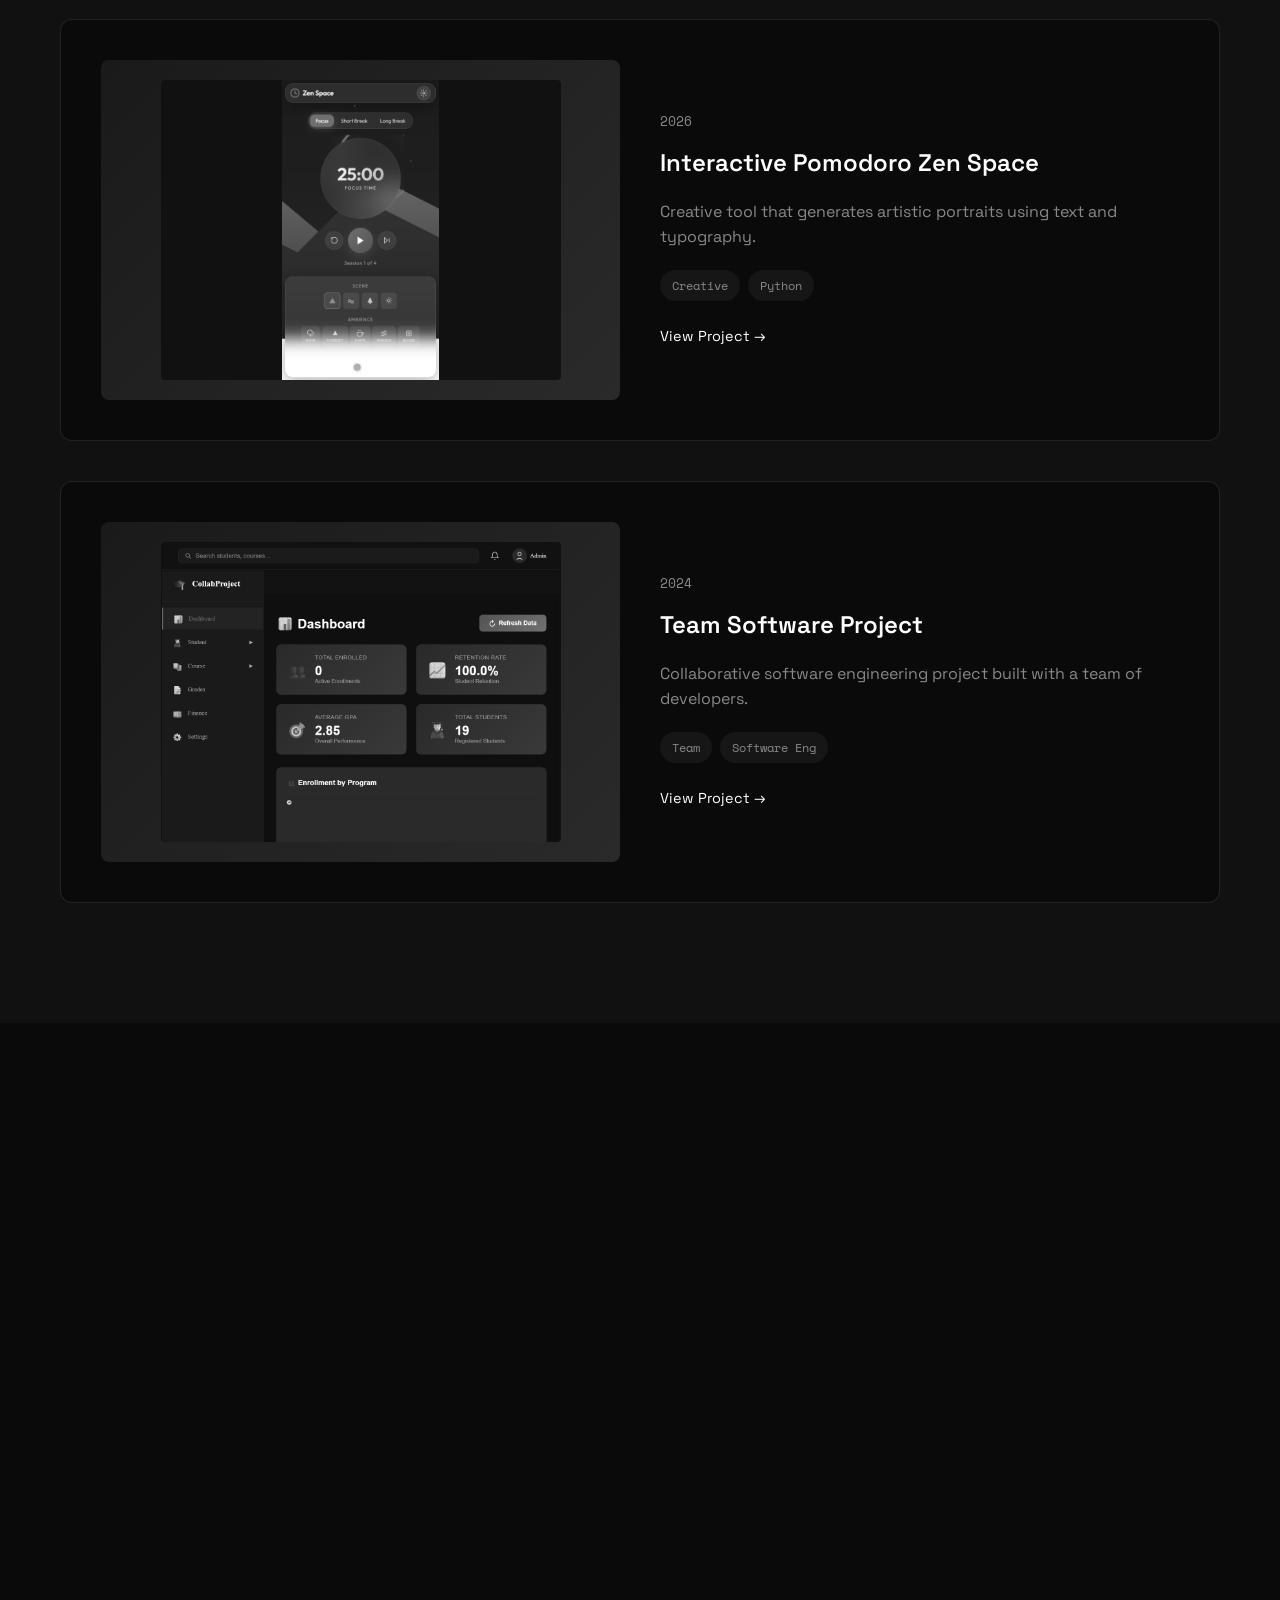
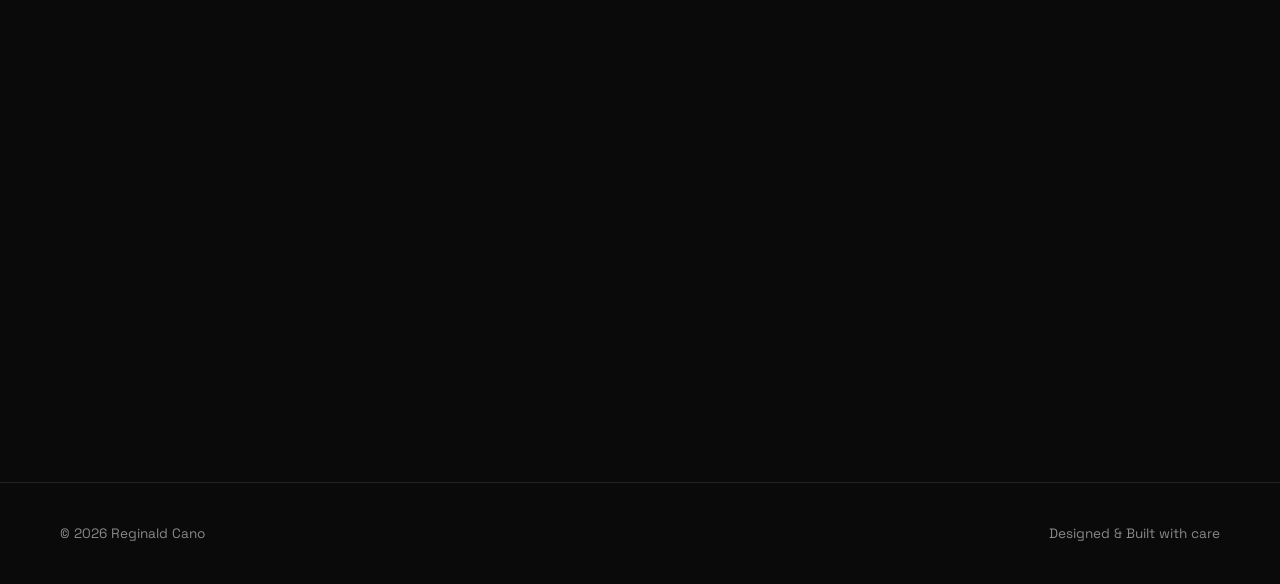
==== commit 4958e326: "Upgraded Mobile Responsiveness" ====
--- a/index.html
+++ b/index.html
@@ -4,9 +4,21 @@
     <meta charset="UTF-8">
     <meta name="viewport" content="width=device-width, initial-scale=1.0">
     <title>Reginald Cano — Developer</title>
+    
+    <!-- DNS Prefetch & Preconnect for faster resource discovery -->
+    <link rel="dns-prefetch" href="https://fonts.googleapis.com">
+    <link rel="dns-prefetch" href="https://fonts.gstatic.com">
     <link rel="preconnect" href="https://fonts.googleapis.com">
     <link rel="preconnect" href="https://fonts.gstatic.com" crossorigin>
+    
+    <!-- Preload LCP image for faster Largest Contentful Paint -->
+    <link rel="preload" as="image" href="assets/portfolio_profile.jpg" fetchpriority="high">
+    
+    <!-- Preload critical fonts -->
+    <link rel="preload" as="style" href="https://fonts.googleapis.com/css2?family=Space+Grotesk:wght@400;500;700&family=Space+Mono:wght@400;700&display=swap">
     <link href="https://fonts.googleapis.com/css2?family=Space+Grotesk:wght@400;500;700&family=Space+Mono:wght@400;700&display=swap" rel="stylesheet">
+    
+    <!-- Main stylesheet -->
     <link rel="stylesheet" href="css/styles.css">
     <link rel="icon" href="assets/ico.ico" type="image/x-icon">
     <meta name="description" content="Reginald Cano — Computer Science student and aspiring web developer crafting digital experiences with HTML, CSS, JavaScript, PHP, and more.">
@@ -36,6 +48,7 @@
         <a href="assets/Resume.pdf" target="_blank" class="nav-cta">Resume ↗</a>
     </nav>
 
+    <main>
     <!-- Hero Section -->
     <section id="home" class="hero">
         <div class="hero-content">
@@ -47,7 +60,8 @@
             <p class="hero-tagline">Building digital experiences with code.<br>Based in Maasin City, Philippines.</p>
         </div>
         <div class="hero-image">
-            <img src="assets/portfolio_profile.jpg" alt="Reginald Cano">
+            <!-- LCP element: high priority, no lazy loading -->
+            <img src="assets/portfolio_profile.jpg" alt="Reginald Cano" width="400" height="500" fetchpriority="high" decoding="async">
         </div>
         <div class="hero-scroll">
             <span>Scroll</span>
@@ -64,7 +78,7 @@
         <div class="projects-grid">
             <article class="project-card featured">
                 <div class="project-image">
-                    <img src="assets/student_management_system.png" alt="Student Management System">
+                    <img src="assets/student_management_system.png" alt="Student Management System" width="400" height="300" loading="lazy" decoding="async">
                 </div>
                 <div class="project-info">
                     <span class="project-year">2025</span>
@@ -79,7 +93,7 @@
             </article>
             <article class="project-card">
                 <div class="project-image">
-                    <img src="assets/Interactive-Pomodoro-Zen-Space_.png" alt="Interactive Pomodoro Zen Space">
+                    <img src="assets/Interactive-Pomodoro-Zen-Space_.png" alt="Interactive Pomodoro Zen Space" width="400" height="300" loading="lazy" decoding="async">
                 </div>
                 <div class="project-info">
                     <span class="project-year">2026</span>
@@ -94,7 +108,7 @@
             </article>
             <article class="project-card">
                 <div class="project-image">
-                    <img src="assets/team_software_project.png" alt="Team Software Project">
+                    <img src="assets/team_software_project.png" alt="Team Software Project" width="400" height="300" loading="lazy" decoding="async">
                 </div>
                 <div class="project-info">
                     <span class="project-year">2024</span>
@@ -182,44 +196,44 @@
         <div class="achievements-marquee">
             <div class="marquee-track">
                 <div class="achievement-item">
-                    <img src="assets/CCSQUIZCHAMPION.jpg" alt="CCS Quiz Champion" loading="lazy">
+                    <img src="assets/CCSQUIZCHAMPION.jpg" alt="CCS Quiz Champion" width="300" height="200" loading="lazy" decoding="async">
                     <span>CCS Quiz Champion</span>
                 </div>
                 <div class="achievement-item">
-                    <img src="assets/DeansListerPhoto(1stYear-FirstSemester).jpg" alt="Dean's Lister" loading="lazy">
+                    <img src="assets/DeansListerPhoto(1stYear-FirstSemester).jpg" alt="Dean's Lister" width="300" height="200" loading="lazy" decoding="async">
                     <span>Dean's Lister — 1st Year First Semester</span>
                 </div>
                 <div class="achievement-item">
-                    <img src="assets/DeansListerPhoto(1stYear-SecondSemester).jpg" alt="Dean's Lister" loading="lazy">
+                    <img src="assets/DeansListerPhoto(1stYear-SecondSemester).jpg" alt="Dean's Lister" width="300" height="200" loading="lazy" decoding="async">
                     <span>Dean's Lister — 1st Year Second Semester</span>
                 </div>
                 <div class="achievement-item">
-                    <img src="assets/DeansListerPhoto(SecondYear-SecondSemester).jpg" alt="Dean's Lister" loading="lazy">
+                    <img src="assets/DeansListerPhoto(SecondYear-SecondSemester).jpg" alt="Dean's Lister" width="300" height="200" loading="lazy" decoding="async">
                     <span>Dean's Lister — 2nd Year Second Semester</span>
                 </div>
                 <div class="achievement-item">
-                    <img src="assets/BestinResearchPresenter.jpg" alt="Best in Research Presenter" loading="lazy">
+                    <img src="assets/BestinResearchPresenter.jpg" alt="Best in Research Presenter" width="300" height="200" loading="lazy" decoding="async">
                     <span>Best in Research Presenter (SHS)</span>
                 </div>
                 <!-- Duplicate for seamless loop -->
                 <div class="achievement-item">
-                    <img src="assets/CCSQUIZCHAMPION.jpg" alt="CCS Quiz Champion" loading="lazy">
+                    <img src="assets/CCSQUIZCHAMPION.jpg" alt="CCS Quiz Champion" width="300" height="200" loading="lazy" decoding="async">
                     <span>CCS Quiz Champion</span>
                 </div>
                 <div class="achievement-item">
-                    <img src="assets/DeansListerPhoto(1stYear-FirstSemester).jpg" alt="Dean's Lister" loading="lazy">
+                    <img src="assets/DeansListerPhoto(1stYear-FirstSemester).jpg" alt="Dean's Lister" width="300" height="200" loading="lazy" decoding="async">
                     <span>Dean's Lister — 1st Year First Semester</span>
                 </div>
                 <div class="achievement-item">
-                    <img src="assets/DeansListerPhoto(1stYear-SecondSemester).jpg" alt="Dean's Lister" loading="lazy">
+                    <img src="assets/DeansListerPhoto(1stYear-SecondSemester).jpg" alt="Dean's Lister" width="300" height="200" loading="lazy" decoding="async">
                     <span>Dean's Lister — 1st Year Second Semester</span>
                 </div>
                 <div class="achievement-item">
-                    <img src="assets/DeansListerPhoto(SecondYear-SecondSemester).jpg" alt="Dean's Lister" loading="lazy">
+                    <img src="assets/DeansListerPhoto(SecondYear-SecondSemester).jpg" alt="Dean's Lister" width="300" height="200" loading="lazy" decoding="async">
                     <span>Dean's Lister — 2nd Year Second Semester</span>
                 </div>
                 <div class="achievement-item">
-                    <img src="assets/BestinResearchPresenter.jpg" alt="Best in Research Presenter" loading="lazy">
+                    <img src="assets/BestinResearchPresenter.jpg" alt="Best in Research Presenter" width="300" height="200" loading="lazy" decoding="async">
                     <span>Best in Research Presenter (SHS)</span>
                 </div>
             </div>
@@ -239,6 +253,7 @@
             </div>
         </div>
     </section>
+    </main>
 
     <!-- Footer -->
     <footer class="footer">
--- a/css/styles.css
+++ b/css/styles.css
@@ -905,3 +905,57 @@
     0%, 100% { opacity: 1; }
     50% { opacity: 0; }
 }
+
+/* ===== PERFORMANCE OPTIMIZATIONS ===== */
+
+/* Content visibility for below-the-fold sections - reduces initial render work */
+.work, .about, .skills, .achievements, .contact {
+    content-visibility: auto;
+    contain-intrinsic-size: auto 500px;
+}
+
+/* Reserve space for lazy-loaded images to prevent layout shift */
+.project-image img,
+.achievement-item img {
+    aspect-ratio: 4/3;
+    background-color: var(--bg-secondary);
+}
+
+.achievement-item img {
+    aspect-ratio: 3/2;
+}
+
+/* Hero image - LCP optimization */
+.hero-image img {
+    aspect-ratio: 4/5;
+    background-color: var(--bg-secondary);
+    will-change: transform, filter;
+}
+
+/* Optimize font rendering */
+body {
+    text-rendering: optimizeSpeed;
+    -webkit-font-smoothing: antialiased;
+    -moz-osx-font-smoothing: grayscale;
+}
+
+/* Reduce animation work for users who prefer reduced motion */
+@media (prefers-reduced-motion: reduce) {
+    *,
+    *::before,
+    *::after {
+        animation-duration: 0.01ms !important;
+        animation-iteration-count: 1 !important;
+        transition-duration: 0.01ms !important;
+        scroll-behavior: auto !important;
+    }
+    
+    .marquee-track {
+        animation: none;
+    }
+    
+    .hero-image img,
+    .hero-image::before {
+        animation: none;
+    }
+}
